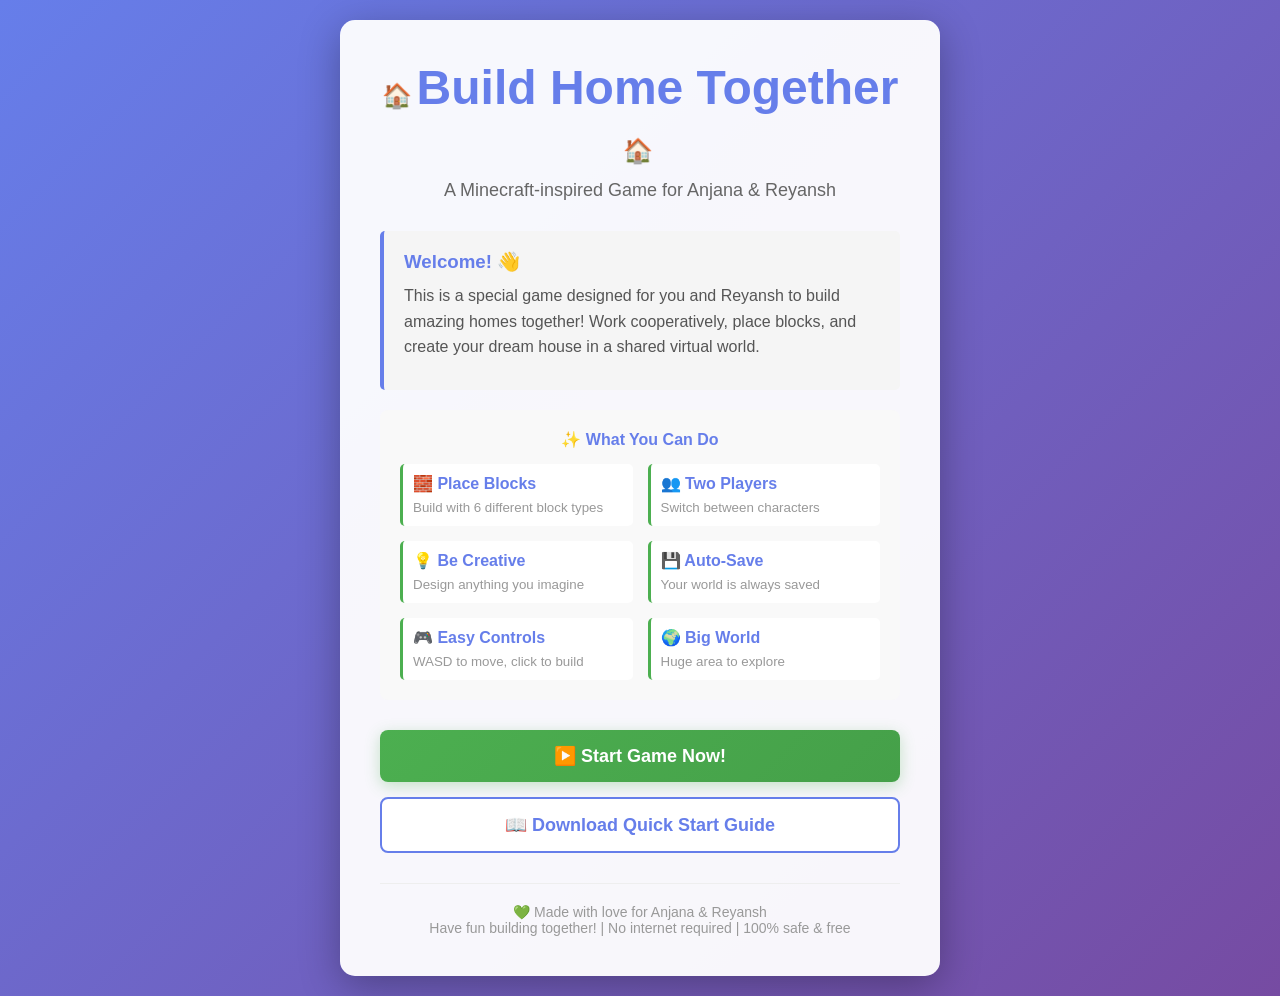
==== launcher.html @ f397333c "Initial commit: Build Home Together game for Anjana and Reyansh" ====
<!DOCTYPE html>
<html lang="en">
<head>
    <meta charset="UTF-8">
    <meta name="viewport" content="width=device-width, initial-scale=1.0">
    <title>Build Home Together - Launcher</title>
    <style>
        * {
            margin: 0;
            padding: 0;
            box-sizing: border-box;
        }

        body {
            font-family: 'Arial', sans-serif;
            background: linear-gradient(135deg, #667eea 0%, #764ba2 100%);
            min-height: 100vh;
            display: flex;
            align-items: center;
            justify-content: center;
            padding: 20px;
        }

        .container {
            max-width: 600px;
            background-color: rgba(255, 255, 255, 0.95);
            border-radius: 15px;
            padding: 40px;
            box-shadow: 0 10px 40px rgba(0, 0, 0, 0.3);
            text-align: center;
        }

        h1 {
            color: #667eea;
            font-size: 48px;
            margin-bottom: 10px;
        }

        .subtitle {
            color: #666;
            font-size: 18px;
            margin-bottom: 30px;
        }

        .description {
            background-color: #f5f5f5;
            padding: 20px;
            border-left: 4px solid #667eea;
            margin: 20px 0;
            text-align: left;
            border-radius: 5px;
        }

        .description h3 {
            color: #667eea;
            margin-bottom: 10px;
        }

        .description p {
            color: #555;
            line-height: 1.6;
            margin-bottom: 10px;
        }

        .description ul {
            margin-left: 20px;
            color: #555;
            line-height: 1.8;
        }

        .description li {
            margin-bottom: 8px;
        }

        .button-group {
            display: flex;
            gap: 15px;
            margin-top: 30px;
            flex-direction: column;
        }

        .btn {
            padding: 15px 30px;
            font-size: 18px;
            font-weight: bold;
            border: none;
            border-radius: 8px;
            cursor: pointer;
            transition: all 0.3s ease;
            text-decoration: none;
            display: inline-block;
        }

        .btn-primary {
            background: linear-gradient(135deg, #4CAF50 0%, #45a049 100%);
            color: white;
            box-shadow: 0 4px 15px rgba(76, 175, 80, 0.3);
        }

        .btn-primary:hover {
            transform: translateY(-2px);
            box-shadow: 0 6px 20px rgba(76, 175, 80, 0.4);
        }

        .btn-secondary {
            background-color: white;
            color: #667eea;
            border: 2px solid #667eea;
        }

        .btn-secondary:hover {
            background-color: #667eea;
            color: white;
        }

        .features {
            background-color: #f9f9f9;
            padding: 20px;
            border-radius: 8px;
            margin: 20px 0;
            text-align: left;
        }

        .features h4 {
            color: #667eea;
            margin-bottom: 15px;
            text-align: center;
        }

        .feature-list {
            display: grid;
            grid-template-columns: 1fr 1fr;
            gap: 15px;
        }

        .feature-item {
            padding: 10px;
            background-color: white;
            border-radius: 5px;
            border-left: 3px solid #4CAF50;
        }

        .feature-item strong {
            color: #667eea;
            display: block;
            margin-bottom: 5px;
        }

        .feature-item small {
            color: #999;
        }

        .footer {
            margin-top: 30px;
            padding-top: 20px;
            border-top: 1px solid #eee;
            color: #999;
            font-size: 14px;
        }

        .emoji {
            font-size: 24px;
            margin-right: 5px;
        }

        @media (max-width: 600px) {
            .container {
                padding: 20px;
            }

            h1 {
                font-size: 32px;
            }

            .feature-list {
                grid-template-columns: 1fr;
            }

            .button-group {
                flex-direction: column;
            }
        }
    </style>
</head>
<body>
    <div class="container">
        <h1><span class="emoji">🏠</span>Build Home Together<span class="emoji">🏠</span></h1>
        <p class="subtitle">A Minecraft-inspired Game for Anjana & Reyansh</p>

        <div class="description">
            <h3>Welcome! 👋</h3>
            <p>
                This is a special game designed for you and Reyansh to build amazing homes together!
                Work cooperatively, place blocks, and create your dream house in a shared virtual world.
            </p>
        </div>

        <div class="features">
            <h4>✨ What You Can Do</h4>
            <div class="feature-list">
                <div class="feature-item">
                    <strong>🧱 Place Blocks</strong>
                    <small>Build with 6 different block types</small>
                </div>
                <div class="feature-item">
                    <strong>👥 Two Players</strong>
                    <small>Switch between characters</small>
                </div>
                <div class="feature-item">
                    <strong>💡 Be Creative</strong>
                    <small>Design anything you imagine</small>
                </div>
                <div class="feature-item">
                    <strong>💾 Auto-Save</strong>
                    <small>Your world is always saved</small>
                </div>
                <div class="feature-item">
                    <strong>🎮 Easy Controls</strong>
                    <small>WASD to move, click to build</small>
                </div>
                <div class="feature-item">
                    <strong>🌍 Big World</strong>
                    <small>Huge area to explore</small>
                </div>
            </div>
        </div>

        <div class="button-group">
            <a href="index.html" class="btn btn-primary">▶️ Start Game Now!</a>
            <a href="QUICK_START.md" class="btn btn-secondary" download>📖 Download Quick Start Guide</a>
        </div>

        <div class="footer">
            <p>💚 Made with love for Anjana & Reyansh</p>
            <p>Have fun building together! | No internet required | 100% safe & free</p>
        </div>
    </div>
</body>
</html>
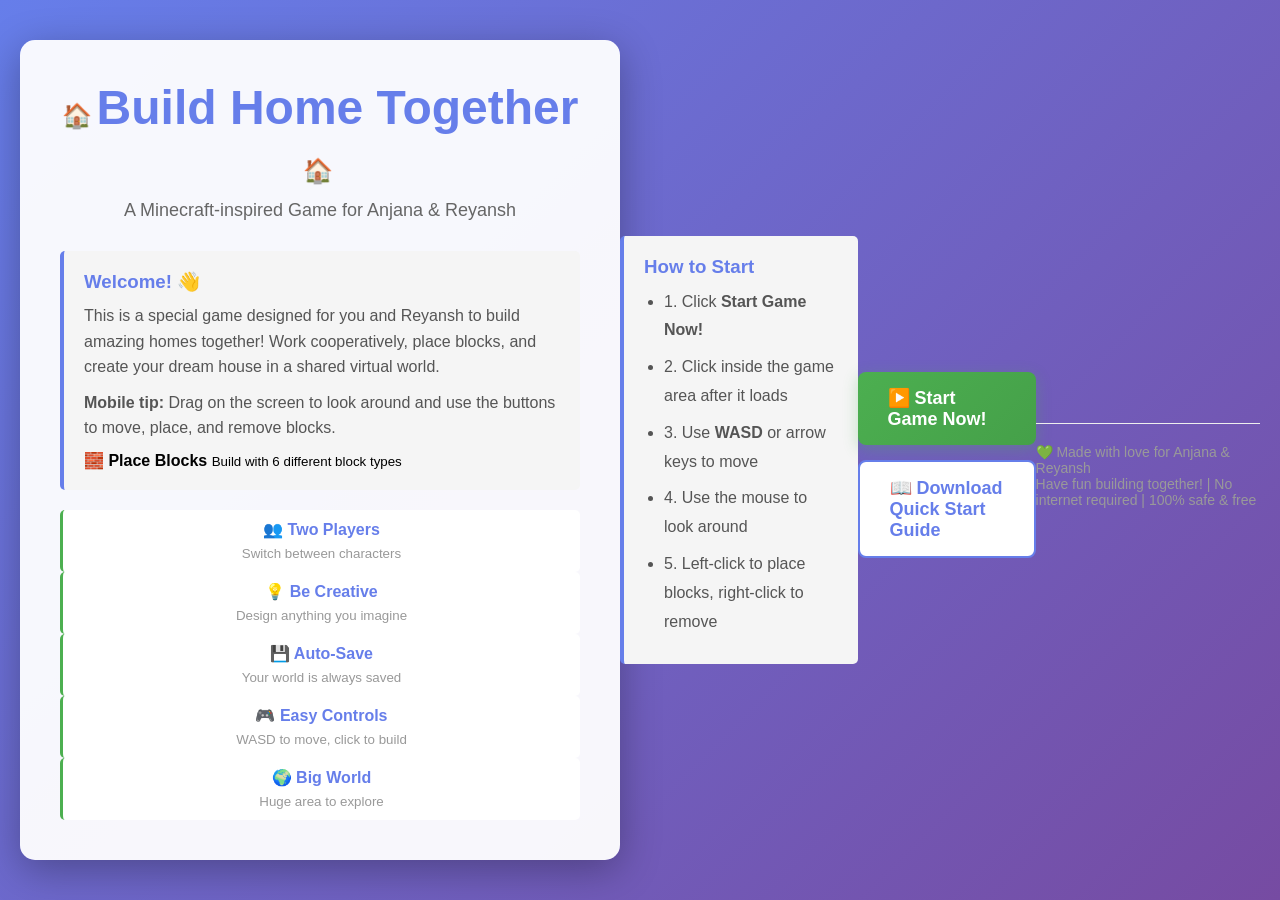
==== commit 9c22720b: "Finalize mobile camera handling and launcher instructions" ====
--- a/launcher.html
+++ b/launcher.html
@@ -193,12 +193,7 @@
                 This is a special game designed for you and Reyansh to build amazing homes together!
                 Work cooperatively, place blocks, and create your dream house in a shared virtual world.
             </p>
-        </div>
-
-        <div class="features">
-            <h4>✨ What You Can Do</h4>
-            <div class="feature-list">
-                <div class="feature-item">
+                <p><strong>Mobile tip:</strong> Drag on the screen to look around and use the buttons to move, place, and remove blocks.</p>
                     <strong>🧱 Place Blocks</strong>
                     <small>Build with 6 different block types</small>
                 </div>
@@ -223,6 +218,17 @@
                     <small>Huge area to explore</small>
                 </div>
             </div>
+        </div>
+
+        <div class="description">
+            <h3>How to Start</h3>
+            <ul>
+                <li>1. Click <strong>Start Game Now!</strong></li>
+                <li>2. Click inside the game area after it loads</li>
+                <li>3. Use <strong>WASD</strong> or arrow keys to move</li>
+                <li>4. Use the mouse to look around</li>
+                <li>5. Left-click to place blocks, right-click to remove</li>
+            </ul>
         </div>
 
         <div class="button-group">
